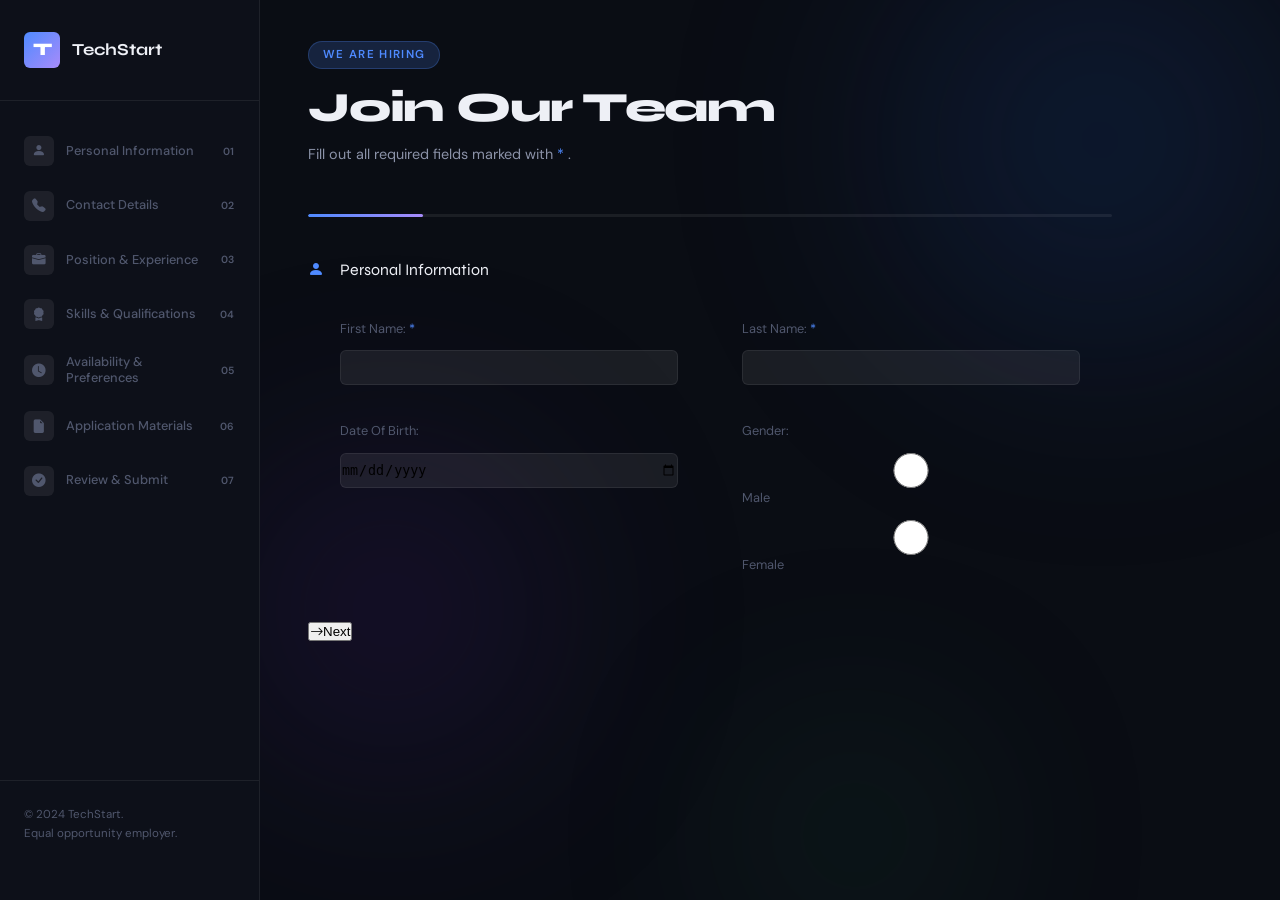
==== index.html @ cfa8030e "Improving Styling" ====
<!DOCTYPE html>
<html>

<head>
    <title>TechStart Careers: Job Application</title>
    <link rel="stylesheet" href="job-application-styles.css">
    <link
        href="https://fonts.googleapis.com/css2?family=DM+Sans:opsz,wght@9..40,300;9..40,400;9..40,500;9..40,600&family=Syne:wght@700;800&display=swap"
        rel="stylesheet">
    <link rel="stylesheet" href="https://cdn.jsdelivr.net/npm/bootstrap-icons@1.13.1/font/bootstrap-icons.min.css">
    <meta name="viewport" content="width=device-width, initial-scale=1.0">
</head>

<body>
    <div class="bg-blob blob-1"></div>
    <div class="bg-blob blob-2"></div>
    <div class="bg-blob blob-3"></div>

    <div class="page-wrapper">
        <aside class="sidebar">
            <div class="sidebar-logo">
                <span class="logo-mark">T</span>
                <span class="logo-text">TechStart</span>
            </div>

            <nav class="step-nav">
                <button class="step-btn" data-section="section-1" onclick="showSection('section-1',this)">
                    <span class="step-icon"><i class="bi bi-person-fill" id="person"></i></span>
                    <span class="step-label">Personal Information</span>
                    <span class="step-num">01</span>
                </button>
    
                <button class="step-btn" data-section="section-2" onclick="showSection('section-2',this)">
                    <span class="step-icon"><i class="bi bi-telephone-fill"></i></span>
                    <span class="step-label">Contact Details</span>
                    <span class="step-num">02</span>
                </button>
    
                <button class="step-btn" data-section="section-3" onclick="showSection('section-3',this)">
                    <span class="step-icon"><i class="bi bi-briefcase-fill"></i></span>
                    <span class="step-label">Position & Experience</span>
                    <span class="step-num">03</span>
                </button>
    
                <button class="step-btn" data-section="section-4" onclick="showSection('section-4',this)">
                    <span class="step-icon"><i class="bi bi-award-fill"></i></span>
                    <span class="step-label">Skills & Qualifications</span>
                    <span class="step-num">04</span>
                </button>
    
                <button class="step-btn" data-section="section-5" onclick="showSection('section-5',this)">
                    <span class="step-icon"><i class="bi bi-clock-fill"></i></span>
                    <span class="step-label">Availability & Preferences</span>
                    <span class="step-num">05</span>
                </button>
    
                <button class="step-btn" data-section="section-6" onclick="showSection('section-6',this)">
                    <span class="step-icon"><i class="bi bi-file-earmark-fill"></i></span>
                    <span class="step-label">Application Materials</span>
                    <span class="step-num">06</span>
                </button>
    
                <button class="step-btn" data-section="section-7" onclick="showSection('section-7',this)">
                    <span class="step-icon"><i class="bi bi-check-circle-fill"></i></span>
                    <span class="step-label">Review & Submit</span>
                    <span class="step-num">07</span>
                </button>  
            </nav>

            <div class="sidebar-footer">
                <p>&copy; 2024 TechStart.</p>
                <p>Equal opportunity employer.</p>
            </div>

        </aside>

        <main class="main-content">

            <!-- Form Header -->

            <header>
                <div class="form-header">
                    <div class="header-tag">We Are Hiring</div>
                    <h1>Join Our Team</h1>
                    <p>Fill out all required fields marked with <span class="req-star">*</span> .</p>
                </div>
            </header>

            <div class="progress-bar-wrap">
                <div class="progress-bar" id="progress-bar" style="width: 14.28%;"></div>
            </div>

            <form action="" method="get">


                <!-- Section 1: Personal Information -->
                
                    <fieldset id="section-1" class="form-section">
                        <legend class="section-legend">
                            <i class="bi bi-person-fill" id="person"></i> Personal Information
                        </legend>

                        <div class="items2">
                            <div class="input-box">
                                <label for="personal-info-first-name"> First Name:<span class="req-star"> *</span> </label>
                                <input type="text" required name="firstName" id="personal-info-first-name" />
                            </div>
    
                            <div class="input-box">
                                <label for="personal-info-last-name"> Last Name:<span class="req-star"> *</span> </label>
                                <input type="text" required name="lastName" id="personal-info-last-name">
                            </div>
                        </div>

                        <div class="items2">
                            <div class="input-box">
                                <label for="personal-info-dob">Date Of Birth: </label>
                                <input type="date" name="DOB" id="personal-info-dob">
                            </div>
    
                            <div class="input-box">
                                <label>Gender: </label>
                                <input type="radio" name="gender" id="male" value="male">
                                <label for="male"> Male </label>
                                <input type="radio" name="gender" id="female" value="female">
                                <label for="female"> Female </label>
                            </div>
                        </div>

                        <div class="section-nav-btns">
                            <button type="button" class="btn-next" onclick="goToSection('section-2',2)"><i class="bi bi-arrow-right"></i>Next</button>
                        </div>
                    </fieldset>

                <!-- Section 2: Contact Details -->
                
                    <fieldset id="section-2" class="form-section hidden">
                        <legend class="section-legend">
                            <i class="bi bi-telephone-fill"></i> Contact Details
                        </legend>
                        <!-- Add your fields here -->
                        <label for="email">Email Address:<span class="req-star"> *</span> </label>
                        <input type="email" id="email" name="email" required>

                        <label for="phone-number">Phone number:<span class="req-star"> *</span> </label>
                        <input type="tel" name="phone-number" id="phone-number" required>

                        <label for="address"> Street Address: </label>
                        <input type="text" id="address" name="address">

                        <label for="city"> City:<span class="req-star"> *</span> </label>
                        <input type="text" id="city" name="city" required>

                        <label for="state"> State/Province: </label>
                        <select name="state" id="state">
                            <option value="">--Select a state--</option>
                            <option value="CA">California</option>
                            <option value="TX">Texas</option>
                            <option value="FL">Florida</option>
                            <option value="NY">New York</option>
                            <option value="IL">Illinois</option>
                            <option value="PA">Pennsylvania</option>
                            <option value="OH">Ohio</option>
                            <option value="GA">Georgia</option>
                            <option value="NC">North Carolina</option>
                            <option value="MI">Michigan</option>
                        </select>

                        <label for="zip">ZIP/Postal code: </label>
                        <input type="text" id="zip" name="zip">

                        <label for="country"> Country: </label>
                        <select id="country" name="country">
                            <option value="">--Select a country--</option>
                            <option value="US">United States</option>
                            <option value="CA">Canada</option>
                            <option value="BR">Brazil</option>
                            <option value="UK">United Kingdom</option>
                            <option value="DE">Germany</option>
                            <option value="FR">France</option>
                            <option value="IN">India</option>
                            <option value="JP">Japan</option>
                            <option value="AU">Australia</option>
                            <option value="ZA">South Africa</option>
                        </select>
                        <div class="section-nav-btns">
                            <button type="button" class="btn-back" onclick="goToSection('section-1',1)"><i class="bi bi-arrow-left"></i> Back</button>
                            <button type="button" class="btn-next" onclick="goToSection('section-3',3)">Next<i class="bi bi-arrow-right"></i></button>
                        </div>
                    </fieldset>

                <!-- Section 3: Position & Experience -->
                
                    <fieldset id="section-3" class="form-section hidden">
                        <legend class="section-legend">
                            <i class="bi bi-briefcase-fill"></i> Position & Experience
                        </legend>

                        <label for="position">Position applying for:</label>
                        <select id="position" name="position">
                            <option value="software_developer">Software Developer</option>
                            <option value="web_developer">Web Developer</option>
                            <option value="data_analyst">Data Analyst</option>
                            <option value="ux_ui_designer">UX/UI Designer</option>
                            <option value="project_manager">Project Manager</option>
                            <option value="marketing_specialist">Marketing Specialist</option>
                            <option value="other">Other</option>
                        </select>

                        <p>Department preference:</p>

                        <label>
                            <input type="radio" name="department" value="engineering"> Engineering
                        </label>

                        <label>
                            <input type="radio" name="department" value="design"> Design
                        </label>

                        <label>
                            <input type="radio" name="department" value="marketing"> Marketing
                        </label>

                        <label>
                            <input type="radio" name="department" value="sales"> Sales
                        </label>

                        <label>
                            <input type="radio" name="department" value="operations"> Operations
                        </label>

                        <p>Experience level:</p>

                        <label>
                            <input type="radio" name="experience" value="entry"> Entry Level (0-2 years)
                        </label>

                        <label>
                            <input type="radio" name="experience" value="mid"> Mid Level (3-5 years)
                        </label>

                        <label>
                            <input type="radio" name="experience" value="senior"> Senior Level (6-10 years)
                        </label>

                        <label>
                            <input type="radio" name="experience" value="lead"> Lead/Manager (10+ years)
                        </label>

                        <label for="employment">Current employment status:</label>
                        <select id="employment" name="employment">
                            <option value="employed">Employed</option>
                            <option value="unemployed">Unemployed</option>
                            <option value="student">Student</option>
                            <option value="freelancer">Freelancer</option>
                            <option value="other">Other</option>
                        </select>

                        <div class="section-nav-btns">
                            <button type="button" class="btn-back" onclick="goToSection('section-2',2)"><i class="bi bi-arrow-left"></i> Back</button>
                            <button type="button" class="btn-next" onclick="goToSection('section-4',4)">Next<i class="bi bi-arrow-right"></i></button>
                        </div>
                    </fieldset>

                <!-- Section 4: Skills & Qualifications -->
                
                    <fieldset id="section-4" class="form-section hidden">
                        <legend class="section-legend">
                            <i class="bi bi-award-fill"></i> Skills & Qualifications
                        </legend>

                        <label>Highest education level: </label>

                        <label>
                            <input type="radio" name="highest_education_level" value="High School"> High School
                        </label>

                        <label>
                            <input type="radio" name="highest_education_level" value="Associate Degree"> Associate
                            Degree
                        </label>

                        <label>
                            <input type="radio" name="highest_education_level" value="Bachelor's Degree"> Bachelor's
                            Degree
                        </label>

                        <label>
                            <input type="radio" name="highest_education_level" value="Master's Degree"> Master's Degree
                        </label>

                        <label>
                            <input type="radio" name="highest_education_level" value="PhD"> PhD
                        </label>

                        <label>
                            <input type="radio" name="highest_education_level" value="Other"> Other
                        </label>

                        <label>Technical Skills: </label>

                        <label>
                            <input type="checkbox" name="skills" value="HTML/CSS"> HTML/CSS
                        </label>

                        <label>
                            <input type="checkbox" name="skills" value="Javascript"> Javascript
                        </label>

                        <label>
                            <input type="checkbox" name="skills" value="Python"> Python
                        </label>

                        <label>
                            <input type="checkbox" name="skills" value="Java"> Java
                        </label>

                        <label>
                            <input type="checkbox" name="skills" value="React"> React
                        </label>

                        <label>
                            <input type="checkbox" name="skills" value="Node.js"> Node.js
                        </label>

                        <label>
                            <input type="checkbox" name="skills" value="SQL"> SQL
                        </label>

                        <label>
                            <input type="checkbox" name="skills" value="Git/Github"> Git/Github
                        </label>


                        <label>
                            Years of experience in field: <input type="number" id="years-of-experience"
                                name="years-of-experience" min="0" max="50">
                        </label>


                        <label>
                            Previous salary: <input type="number" id="previous-salary" name="previous-salary"> (in
                            dollars)
                        </label>
                        <div class="section-nav-btns">
                            <button type="button" class="btn-back" onclick="goToSection('section-3',3)"><i class="bi bi-arrow-left"></i> Back</button>
                            <button type="button" class="btn-next" onclick="goToSection('section-5',5)">Next<i class="bi bi-arrow-right"></i></button>
                        </div>
                    </fieldset>

                <!-- Section 5: Availability & Preferences -->
                
                    <fieldset id="section-5" class="form-section hidden">
                        <legend class="section-legend">
                            <i class="bi bi-clock-fill"></i> Availability & Preferences
                        </legend>
                        <label>Earliest start date: </label>
                        <input type="date" id="earliest-start-date" name="earliest-start-date">

                        <label>Work preference: </label>

                        <label><input type="radio" name="wp" value="Full-time"> Full-time</label>

                        <label><input type="radio" name="wp" value="part-time"> part-time</label>

                        <label><input type="radio" name="wp" value="Contract"> Contract</label>

                        <label><input type="radio" name="wp" value="Internship"> Internship</label>


                        <label>Remote work preference: </label>

                        <label><input type="radio" name="rmp" value="Fully remote"> Fully remote</label>

                        <label><input type="radio" name="rmp" value="Hybrid"> Hybrid (2-3 days in office)</label>

                        <label><input type="radio" name="rmp" value="Fully in-office"> Fully in-office</label>

                        <label><input type="radio" name="rmp" value="No preference"> No preference</label>



                        <label>Willing to Relocate? </label>

                        <label><input type="radio" name="wtr" value="yes"> Yes</label>

                        <label><input type="radio" name="wtr" value="no"> No</label>

                        <label><input type="radio" name="wtr" value="maybe"> Maybe</label>



                        <label for="expected-salary"> Expected salary range: </label>
                            <select id="expected-salary" name="expected-salary">
                                <option value="30k-40k"> $30,000 - $40,000</option>
                                <option value="40k-55k"> $40,000 - $55,000</option>
                                <option value="55k-70k"> $55,000 - $70,000</option>
                                <option value="70k-85k"> $70,000 - $85,000</option>
                                <option value="85k-100k"> $85,000 - $100,000</option>
                                <option value="100+k"> $100,000+</option>
                                <option value="prefer-to-discuss"> Prefer to discuss</option>
                            </select>
                        <div class="section-nav-btns">
                            <button type="button" class="btn-back" onclick="goToSection('section-4',4)"><i class="bi bi-arrow-left"></i> Back</button>
                            <button type="button" class="btn-next" onclick="goToSection('section-6',6)">Next<i class="bi bi-arrow-right"></i></button>
                        </div>
                    </fieldset>

                <!-- Section 6: Application Materials -->
                
                    <fieldset id="section-6" class="form-section hidden">
                        <legend class="section-legend">
                            <i class="bi bi-file-earmark-fill"></i> Application Materials
                        </legend>
                        <label for="cover-letter">Cover letter:<span class="req-star"> *</span> </label>
                            <textarea name="cover-letter" rows="5" id="cover-letter"
                                placeholder="Tell us why you're interested in working at TechStart and what makes you a great fit for this role..."
                                required></textarea>

                        <label for="how-did-you-hear">How did you hear about us?</label>
                            <select id="how-did-you-hear" name="how-did-you-hear">
                                <option value="Company website"> Company website </option>
                                <option value="Job board"> Job board(Indeed, LinkedIn, etc.) </option>
                                <option value="Social media"> Social media </option>
                                <option value="Friend/colleague referral"> Friend/colleague referral </option>
                                <option value="Recruiter"> Recruiter </option>
                                <option value="Career fair"> Career fair </option>
                                <option value="Other"> Other </option>
                            </select>
                        

                        <label for="additional-comments">Additional comments:</label>

                            <textarea id="additional-comments" name="additional-comments" rows="3"
                                placeholder="Any additional information you'd like to share..."></textarea>

                        <div class="section-nav-btns">
                            <button type="button" class="btn-back" onclick="goToSection('section-5',5)"><i class="bi bi-arrow-left"></i> Back</button>
                            <button type="button" class="btn-next" onclick="goToSection('section-7',7)">Review & Submit<i class="bi bi-arrow-right"></i></button>
                        </div>
                    </fieldset>

                <!-- Submission Section -->
                <fieldset id="section-7" class="form-section hidden">
                    <legend class="section-legend">
                        <i class="bi bi-check-circle-fill"></i> Review & Submit
                    </legend>
                    <div class="submit-card">
                        <div class="submit-icon-wrap">
                            <i class="bi bi-send-fill"></i>
                        </div>
                        <h3>Almost there!</h3>
                        <p>Review your application carefully before submitting</p>
                    </div>
                
                    <label class="terms-label">
                        <input type="checkbox" name="Terms and Conditions" id="Terms-and-Conditions" required>
                        <span>I agree to the <a href="#">Terms and Conditions</a><span class="req-star"> *</span></span>
                    </label>
                    
                    <div class="section-nav-btns">
                        <button type="button" class="btn-back" onclick="goToSection('section-6',6)"><i class="bi bi-arrow-left"></i> Back</button>
                        <button type="reset" class="btn-reset"><i class="bi bi-arrow-counterclockwise"></i> Clear Form</button>
                        <button type="submit" class="btn-submit"><i class="bi bi-check-lg"></i> Submit</button>
                    </div>
                </fieldset>


            </form>

        </main>

    </div>
    <script src="script.js"></script>
</body>

</html>
---- job-application-styles.css ----
:root {
    --bg:#0A0D14;
    --surface:#111520;
    --surface-2:#161B28;
    --sidebar-bg:#0D1019;
    --border:rgba(255,255,255,0.07);
    --border-focus:#4F8AFF;
    --text-primary:#EEF0F6;
    --text-secondary:#8B92A8;
    --text-muted:#50576D;
    --accent:#4F8AFF;
    --accent-glow:rgba(79, 138, 255, 0.18);
    --accent-2:#A78BFA;
    --danger:#F87171;
    --font-display:'Syne', sans-serif;
    --font-body:'DM Sans', sans-serif;
    --sidebar-w:260px;
    --transition:0.2s cubic-bezier(0.4, 0, 0.2, 1);
    --radius-sm: 6px;
    --radius-md: 12px;
    --radius-lg: 20px;
    --radius-xl: 28px
}

* {
    box-sizing: border-box;
    margin: 0;
    padding: 0;
}

html {
    scroll-behavior: smooth;
}

body {
    font-family: var(--font-body);
    background-color: var(--bg);
    color: var(--text-primary);
    min-height: 100vh;
    overflow-x: hidden;
    line-height: 1.6;
}

.bg-blob {
    position: fixed;
    border-radius: 50%;
    filter: blur(100px);
    pointer-events: none;
    z-index: 0;
    opacity: 0.35;
}

.blob-1 {
    height: 520px;
    width: 520px;
    background: radial-gradient(circle, #1a3a7a, transparent);
    top: -120px;
    right: -80px;
    animation: floatBlob 14s ease-in-out infinite alternate;
}

.blob-2 {
    height: 380px;
    width: 380px;
    background: radial-gradient(circle, #3b1a6e, transparent);
    bottom: 100px;
    left: 200px;
    animation: floatBlob 18s ease-in-out infinite alternate-reverse
}

.blob-3 {
    height: 250px;
    width: 250px;
    background: radial-gradient(circle, #1a4f3a, transparent);
    bottom: -60px;
    right: 300px;
    animation: floatBlob 22s ease-in-out infinite alternate
}

@keyframes floatBlob {
    from {transform: translate(0, 0) scale(1)}
    to {transform: translate(30px, 20px) scale(1.08)}
}

.page-wrapper {
    display: flex;
    min-height: 100vh;
    position: relative;
    z-index: 1;
}

.sidebar {
    width: var(--sidebar-w);
    min-height: 100vh;
    background: var(--sidebar-bg);
    border-right: 1px solid var(--border);
    display: flex;
    flex-direction: column;
    flex-shrink: 0;
    padding: 2rem 0;
    position: sticky;
    top: 0;
    height: 100vh;
    overflow-y: auto;
}

.sidebar-logo {
    display: flex;
    align-items: center;
    gap: 0.75rem;
    padding: 0 1.5rem 2rem;
    border-bottom: 1px solid var(--border);
    margin-bottom: 1.5rem;
}

.logo-mark{
    width: 36px;
    height: 36px;
    background: linear-gradient(135deg, var(--accent), var(--accent-2));
    border-radius: var(--radius-sm);
    display: flex;
    align-items: center;
    justify-content: center;
    font-family: var(--font-display);
    font-weight: 800;
    font-size: 1.1rem;
    color: white;
    flex-shrink: 0;
}

.logo-text {
    font-family: var(--font-display);
    font-weight: 700;
    font-size: 1.05rem;
    color:var(--text-primary);
    letter-spacing: -0.01em;
}

.step-nav{
    display: flex;
    flex-direction: column;
    gap: 2px;
    padding: 0 0.75rem;
    flex: 1;
}
.step-btn {
    display: flex;
    align-items: center;
    gap: 0.75rem;
    width: 100%;
    padding: 0.7rem 0.75rem;
    border: none;
    background: transparent;
    color: var(--text-muted);
    border-radius: var(--radius-md);
    cursor: pointer;
    text-align: left;
    transition: var(--transition);
    font-family: var(--font-body);
}

.step-btn:hover {
    background: rgba(255,255,255,0.04);
    color: var(--text-secondary)
}

.step-btn.active {
    background-color: var(--accent-glow);
    color: var(--accent);
}

.step-icon {
    width: 30px;
    height: 30px;
    background-color: var(--border);
    border-radius: var(--radius-sm);
    display: flex;
    justify-content: center;
    align-items: center;
    font-size: 0.85rem;
    flex-shrink: 0;
    transition: var(--transition);
}

.step-btn.active .step-icon{
    background: var(--accent);
    color: white;
}

.step-label {
    font-size: 0.8rem;
    font-weight: 500;
    flex: 1;
    line-height: 1.3;
}
.step-num{
    font-size: 0.65rem;
    font-weight: 600;
    color: var(--text-muted);
    letter-spacing: 0.05em;
}

.step-btn.active .step-num{
    color: var(--accent);
}

.sidebar-footer{
    padding: 1.5rem;
    border-top: 1px solid var(--border);
    margin-top: 1rem;
    font-size: 0.72rem;
    color: var(--text-muted);
    line-height: 1.7;
}

.hidden{
    display: none;
    visibility: hidden;
}

.main-content{
    flex: 1;
    padding: 2.5rem 3rem 4rem;
    max-width: 900px;
}

.header-tag{
    display: inline-flex;
    align-items: center;
    gap: 0.4rem;
    font-size: 0.72rem;
    font-weight: 600;
    letter-spacing: 0.12em;
    text-transform: uppercase;
    color: var(--accent);
    background: var(--accent-glow);
    border: 1px solid rgba(79, 138, 255, 0.25);
    border-radius: 999px;
    padding: 0.25rem 0.85rem;
    margin-bottom: 1rem;
}

.form-header {
    padding: 0 0 3rem;
}


.form-header h1{
    font-family: var(--font-display);
    font-size: 2.6rem;
    font-weight: 800;
    letter-spacing: -0.03em;
    line-height: 1.1;
    color: var(--text-primary);
    margin-bottom: 0.75rem;
}

.form-header p{
    font-size: 0.9rem;
    color: var(--text-secondary);
}

.req-star {
    color: var(--accent);
}

.progress-bar-wrap {
    height: 3px;
    background-color: var(--border);
    border-radius:999px;
    overflow: hidden;
    margin-bottom: 2.5rem;
}

.progress-bar {
    height: 100%;
    background: linear-gradient(90deg, var(--accent), var(--accent-2));
    border-radius: 999px;
    transition: width 0.5s cubic-bezier(0.4, 0, 0.2, 1);
}

fieldset{
    border: none;
}

fieldset legend i {
    color: var(--accent);
    padding-right: 0.8rem;
}

fieldset legend {
    font-family: var(--font-display);
    margin-bottom: 2rem;
}

.items2 {
    display: inline-flex;
    width: 100%;
    flex:1;
}


.input-box {
    display: inline-flex;
    flex-direction: column;
    flex:1;
    margin: 0 2rem 2rem;
}

.input-box label{
    color: var(--text-muted);
    font-size: 0.8rem;
    margin-bottom: 0.7rem;
}

.input-box input{
    max-width: 350px;
    height: 35px;
    border-radius: var(--radius-sm);
    background: var(--border);
    border: 0.1rem solid var(--border);
}
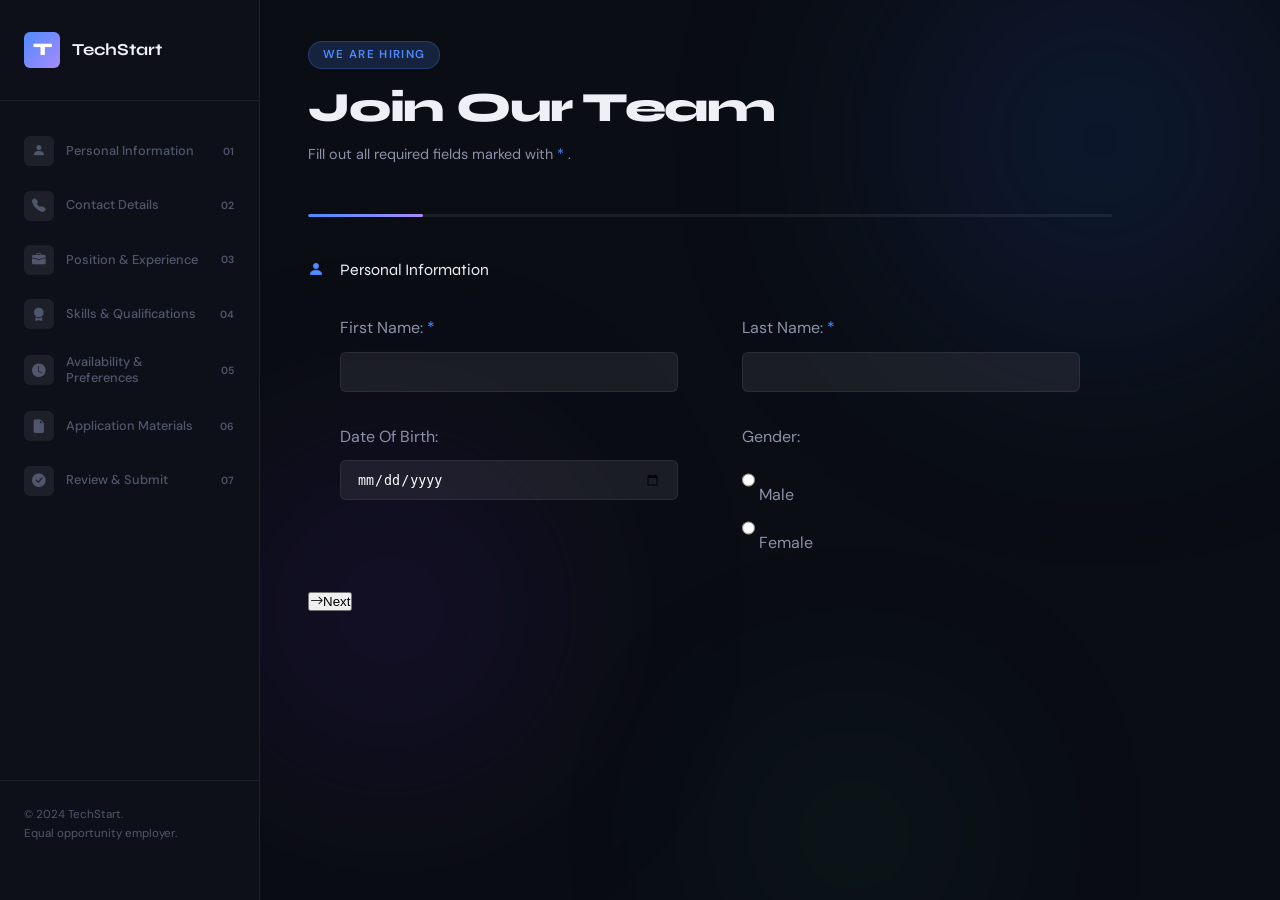
==== commit b39bd6bb: "Adding style to input and Dropdown inputs" ====
--- a/index.html
+++ b/index.html
@@ -24,43 +24,43 @@
             </div>
 
             <nav class="step-nav">
-                <button class="step-btn" data-section="section-1" onclick="showSection('section-1',this)">
+                <button class="step-btn" data-section="section-1" onclick="showSection('section-1',1)">
                     <span class="step-icon"><i class="bi bi-person-fill" id="person"></i></span>
                     <span class="step-label">Personal Information</span>
                     <span class="step-num">01</span>
                 </button>
     
-                <button class="step-btn" data-section="section-2" onclick="showSection('section-2',this)">
+                <button class="step-btn" data-section="section-2" onclick="showSection('section-2',2)">
                     <span class="step-icon"><i class="bi bi-telephone-fill"></i></span>
                     <span class="step-label">Contact Details</span>
                     <span class="step-num">02</span>
                 </button>
     
-                <button class="step-btn" data-section="section-3" onclick="showSection('section-3',this)">
+                <button class="step-btn" data-section="section-3" onclick="showSection('section-3',3)">
                     <span class="step-icon"><i class="bi bi-briefcase-fill"></i></span>
                     <span class="step-label">Position & Experience</span>
                     <span class="step-num">03</span>
                 </button>
     
-                <button class="step-btn" data-section="section-4" onclick="showSection('section-4',this)">
+                <button class="step-btn" data-section="section-4" onclick="showSection('section-4',4)">
                     <span class="step-icon"><i class="bi bi-award-fill"></i></span>
                     <span class="step-label">Skills & Qualifications</span>
                     <span class="step-num">04</span>
                 </button>
     
-                <button class="step-btn" data-section="section-5" onclick="showSection('section-5',this)">
+                <button class="step-btn" data-section="section-5" onclick="showSection('section-5',5)">
                     <span class="step-icon"><i class="bi bi-clock-fill"></i></span>
                     <span class="step-label">Availability & Preferences</span>
                     <span class="step-num">05</span>
                 </button>
     
-                <button class="step-btn" data-section="section-6" onclick="showSection('section-6',this)">
+                <button class="step-btn" data-section="section-6" onclick="showSection('section-6',6)">
                     <span class="step-icon"><i class="bi bi-file-earmark-fill"></i></span>
                     <span class="step-label">Application Materials</span>
                     <span class="step-num">06</span>
                 </button>
     
-                <button class="step-btn" data-section="section-7" onclick="showSection('section-7',this)">
+                <button class="step-btn" data-section="section-7" onclick="showSection('section-7',7)">
                     <span class="step-icon"><i class="bi bi-check-circle-fill"></i></span>
                     <span class="step-label">Review & Submit</span>
                     <span class="step-num">07</span>
@@ -120,10 +120,14 @@
     
                             <div class="input-box">
                                 <label>Gender: </label>
-                                <input type="radio" name="gender" id="male" value="male">
-                                <label for="male"> Male </label>
-                                <input type="radio" name="gender" id="female" value="female">
-                                <label for="female"> Female </label>
+                                <div class="radio-pill">
+                                    <input type="radio" name="gender" id="male" value="male">
+                                    <label for="male"> Male </label>
+                                </div>
+                                <div class="radio-pill">
+                                    <input type="radio" name="gender" id="female" value="female">
+                                    <label for="female"> Female </label>
+                                </div>
                             </div>
                         </div>
 
@@ -139,50 +143,73 @@
                             <i class="bi bi-telephone-fill"></i> Contact Details
                         </legend>
                         <!-- Add your fields here -->
-                        <label for="email">Email Address:<span class="req-star"> *</span> </label>
-                        <input type="email" id="email" name="email" required>
-
-                        <label for="phone-number">Phone number:<span class="req-star"> *</span> </label>
-                        <input type="tel" name="phone-number" id="phone-number" required>
-
-                        <label for="address"> Street Address: </label>
-                        <input type="text" id="address" name="address">
-
-                        <label for="city"> City:<span class="req-star"> *</span> </label>
-                        <input type="text" id="city" name="city" required>
-
-                        <label for="state"> State/Province: </label>
-                        <select name="state" id="state">
-                            <option value="">--Select a state--</option>
-                            <option value="CA">California</option>
-                            <option value="TX">Texas</option>
-                            <option value="FL">Florida</option>
-                            <option value="NY">New York</option>
-                            <option value="IL">Illinois</option>
-                            <option value="PA">Pennsylvania</option>
-                            <option value="OH">Ohio</option>
-                            <option value="GA">Georgia</option>
-                            <option value="NC">North Carolina</option>
-                            <option value="MI">Michigan</option>
-                        </select>
-
-                        <label for="zip">ZIP/Postal code: </label>
-                        <input type="text" id="zip" name="zip">
-
-                        <label for="country"> Country: </label>
-                        <select id="country" name="country">
-                            <option value="">--Select a country--</option>
-                            <option value="US">United States</option>
-                            <option value="CA">Canada</option>
-                            <option value="BR">Brazil</option>
-                            <option value="UK">United Kingdom</option>
-                            <option value="DE">Germany</option>
-                            <option value="FR">France</option>
-                            <option value="IN">India</option>
-                            <option value="JP">Japan</option>
-                            <option value="AU">Australia</option>
-                            <option value="ZA">South Africa</option>
-                        </select>
+                        <div class="items2">
+                            <div class="input-box">
+                                <label for="email">Email Address:<span class="req-star"> *</span> </label>
+                                <input type="email" id="email" name="email" required>
+                            </div>
+   
+                           <div class="input-box">
+                               <label for="phone-number">Phone number:<span class="req-star"> *</span> </label>
+                               <input type="tel" name="phone-number" id="phone-number" required>
+                           </div>
+                        </div>
+
+                        <div class="items2">
+                            <div class="input-box">
+                                <label for="address"> Street Address: </label>
+                                <input type="text" id="address" name="address">
+                            </div>
+                        </div>
+                        
+                        <div class="items2">
+                            <div class="input-box">
+                                <label for="city"> City:<span class="req-star"> *</span> </label>
+                                <input type="text" id="city" name="city" required>
+                            </div>
+                            
+                            <div class="input-box">
+                                <label for="state"> State/Province: </label>
+                                <select name="state" id="state">
+                                    <option value="">--Select a state--</option>
+                                    <option value="CA">California</option>
+                                    <option value="TX">Texas</option>
+                                    <option value="FL">Florida</option>
+                                    <option value="NY">New York</option>
+                                    <option value="IL">Illinois</option>
+                                    <option value="PA">Pennsylvania</option>
+                                    <option value="OH">Ohio</option>
+                                    <option value="GA">Georgia</option>
+                                    <option value="NC">North Carolina</option>
+                                    <option value="MI">Michigan</option>
+                                </select>
+    
+                            </div>
+    
+                            <div class="input-box">
+                                <label for="zip">ZIP/Postal code: </label>
+                                <input type="text" id="zip" name="zip">
+                            </div>
+                        </div>
+
+                        <div class="items1">
+                            <div class="input-box">
+                                <label for="country"> Country: </label>
+                                <select id="country" name="country">
+                                    <option value="">--Select a country--</option>
+                                    <option value="US">United States</option>
+                                    <option value="CA">Canada</option>
+                                    <option value="BR">Brazil</option>
+                                    <option value="UK">United Kingdom</option>
+                                    <option value="DE">Germany</option>
+                                    <option value="FR">France</option>
+                                    <option value="IN">India</option>
+                                    <option value="JP">Japan</option>
+                                    <option value="AU">Australia</option>
+                                    <option value="ZA">South Africa</option>
+                                </select>
+                            </div>
+                        </div>
                         <div class="section-nav-btns">
                             <button type="button" class="btn-back" onclick="goToSection('section-1',1)"><i class="bi bi-arrow-left"></i> Back</button>
                             <button type="button" class="btn-next" onclick="goToSection('section-3',3)">Next<i class="bi bi-arrow-right"></i></button>
--- a/job-application-styles.css
+++ b/job-application-styles.css
@@ -293,6 +293,12 @@
     margin-bottom: 2rem;
 }
 
+.items1 {
+    display: inline-flex;
+    width: 100%;
+    flex:1;
+}
+
 .items2 {
     display: inline-flex;
     width: 100%;
@@ -305,18 +311,37 @@
     flex-direction: column;
     flex:1;
     margin: 0 2rem 2rem;
+    
 }
 
 .input-box label{
     color: var(--text-muted);
     font-size: 0.8rem;
     margin-bottom: 0.7rem;
+    font-size: 1rem;
+    color: var(--text-secondary);
 }
 
 .input-box input{
-    max-width: 350px;
-    height: 35px;
+    max-width: 1000px;
+    height: 40px;
     border-radius: var(--radius-sm);
     background: var(--border);
     border: 0.1rem solid var(--border);
-}+    color: white;
+    padding: .7rem 1rem;
+}
+
+.input-box select{
+    max-width: 1000px;
+    height: 40px;
+    border-radius: var(--radius-sm);
+    background: var(--border);
+    border: 0.1rem solid var(--border);
+    color: white;
+    padding: .7rem 1rem;
+}
+select option{
+    color: var(--text-primary);
+    background: var(--surface-2);
+}
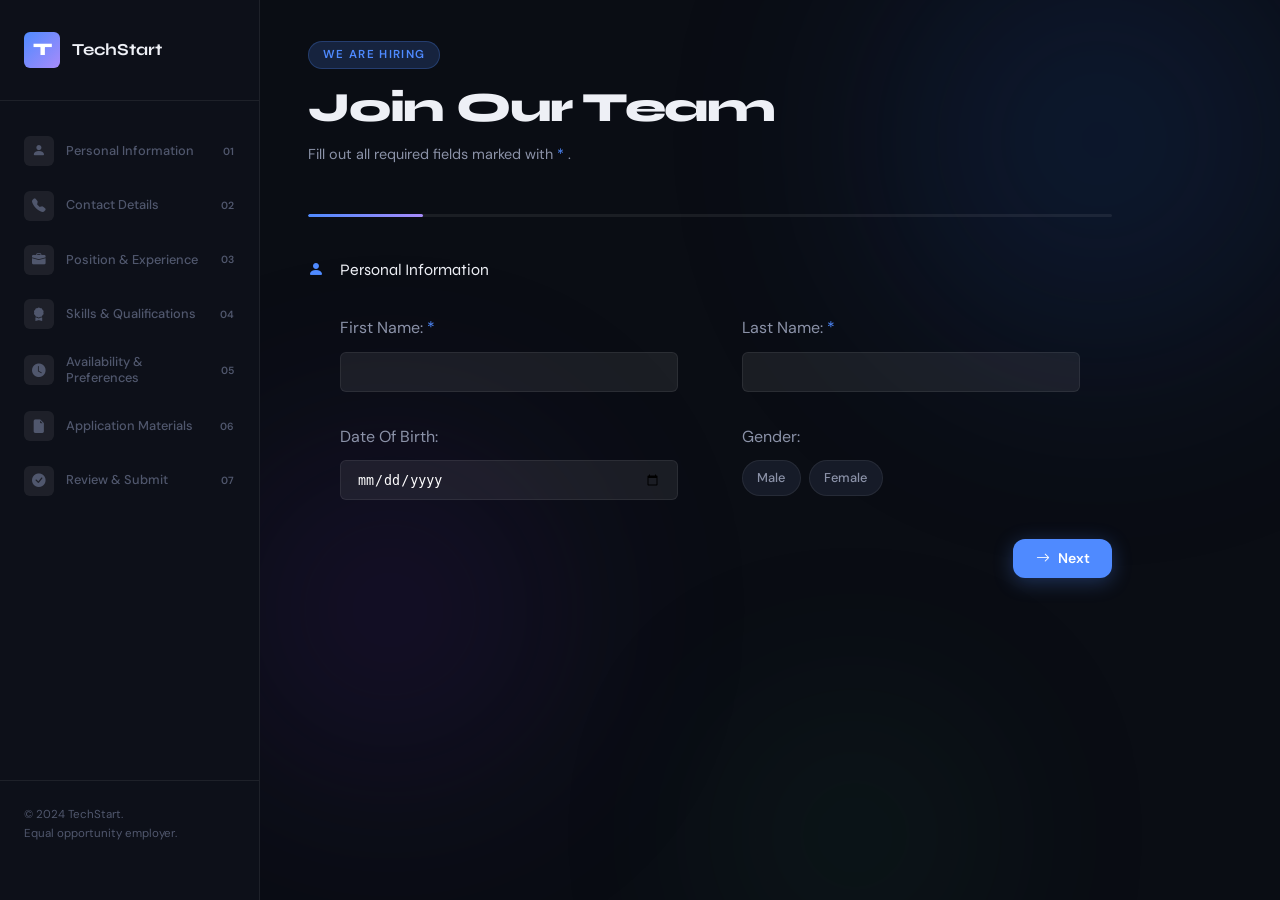
==== commit 705bbf5d: "Finishing Personal Info Page" ====
--- a/index.html
+++ b/index.html
@@ -120,13 +120,16 @@
     
                             <div class="input-box">
                                 <label>Gender: </label>
-                                <div class="radio-pill">
-                                    <input type="radio" name="gender" id="male" value="male">
-                                    <label for="male"> Male </label>
-                                </div>
-                                <div class="radio-pill">
-                                    <input type="radio" name="gender" id="female" value="female">
-                                    <label for="female"> Female </label>
+                                <div class="radio-pill-group">
+                                    <div class="radio-pill">
+                                        <input type="radio" name="gender" id="male" value="male">
+                                        <label for="male"> Male </label>
+                                    </div>
+                                    <div class="radio-pill">
+                                        <input type="radio" name="gender" id="female" value="female">
+                                        <label for="female"> Female </label>
+                                    </div>
+
                                 </div>
                             </div>
                         </div>
--- a/job-application-styles.css
+++ b/job-application-styles.css
@@ -345,3 +345,79 @@
     color: var(--text-primary);
     background: var(--surface-2);
 }
+
+.radio-pill-group {
+    display: flex;
+    flex-wrap: wrap;
+    gap: 0.5rem;
+}
+.radio-pill-group.vertical {
+    flex-direction: column;
+}
+
+.radio-pill{
+    display: flex !important;
+    flex-direction: row !important;
+    align-items: center;
+    gap: 0;
+    cursor: pointer;
+}
+
+.radio-pill input[type="radio"] {
+    display: none;
+}
+.radio-pill label {
+    display: inline-block;
+    padding: 0.4rem 0.9rem;
+    border-radius: 999px;
+    font-size: 0.8rem;
+    font-weight: 500;
+    color: var(--text-secondary);
+    background: var(--surface-2);
+    border: 1px solid var(--border);
+    cursor: pointer;
+    transition: var(--transition);
+    white-space: nowrap;
+    user-select: none;
+}
+.radio-pill input[type="radio"]:checked + span {
+    background: var(--accent-glow);
+    border-color: var(--accent);
+    color: var(--accent);
+}
+.radio-pill label:hover {
+    border-color: rgba(79,138,255,0.4);
+    color: var(--text-primary);
+}
+
+.radio-pill input[type="radio"]:checked + label {
+    background: var(--accent-glow);
+    border-color: var(--accent);
+    color: var(--accent);
+}
+
+.btn-next, .btn-back, .btn-reset, .btn-submit {
+    display: inline-flex;
+    align-items: center;
+    gap: 0.5rem;
+    padding: 0.65rem 1.4rem;
+    border-radius: var(--radius-md);
+    font-family: var(--font-body);
+    font-size: 0.875rem;
+    font-weight: 600;
+    cursor: pointer;
+    border: none;
+    transition: var(--transition);
+}
+
+.btn-next {
+    background: var(--accent);
+    color: #fff;
+    float: right;
+    box-shadow: 0 4px 20px rgba(79, 138, 255, 0.3);
+}
+
+.btn-back {
+    background: var(--border);
+    color: var(--text-secondary);
+}
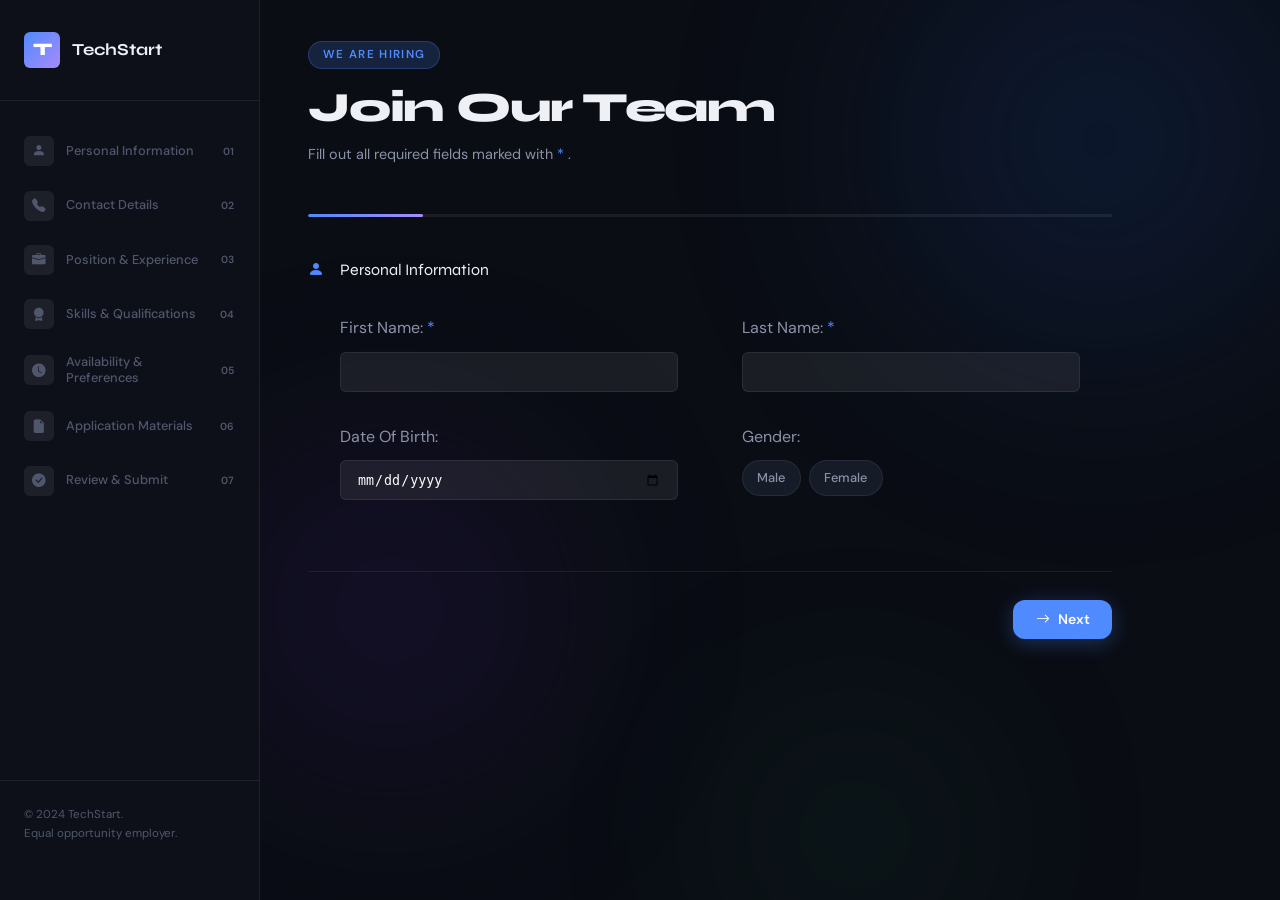
==== commit 716e9402: "Finishing Contact Detials and Position" ====
--- a/index.html
+++ b/index.html
@@ -195,7 +195,7 @@
                             </div>
                         </div>
 
-                        <div class="items1">
+                        <div class="items2">
                             <div class="input-box">
                                 <label for="country"> Country: </label>
                                 <select id="country" name="country">
@@ -226,65 +226,90 @@
                             <i class="bi bi-briefcase-fill"></i> Position & Experience
                         </legend>
 
-                        <label for="position">Position applying for:</label>
-                        <select id="position" name="position">
-                            <option value="software_developer">Software Developer</option>
-                            <option value="web_developer">Web Developer</option>
-                            <option value="data_analyst">Data Analyst</option>
-                            <option value="ux_ui_designer">UX/UI Designer</option>
-                            <option value="project_manager">Project Manager</option>
-                            <option value="marketing_specialist">Marketing Specialist</option>
-                            <option value="other">Other</option>
-                        </select>
-
-                        <p>Department preference:</p>
-
-                        <label>
-                            <input type="radio" name="department" value="engineering"> Engineering
-                        </label>
-
-                        <label>
-                            <input type="radio" name="department" value="design"> Design
-                        </label>
-
-                        <label>
-                            <input type="radio" name="department" value="marketing"> Marketing
-                        </label>
-
-                        <label>
-                            <input type="radio" name="department" value="sales"> Sales
-                        </label>
-
-                        <label>
-                            <input type="radio" name="department" value="operations"> Operations
-                        </label>
-
-                        <p>Experience level:</p>
-
-                        <label>
-                            <input type="radio" name="experience" value="entry"> Entry Level (0-2 years)
-                        </label>
-
-                        <label>
-                            <input type="radio" name="experience" value="mid"> Mid Level (3-5 years)
-                        </label>
-
-                        <label>
-                            <input type="radio" name="experience" value="senior"> Senior Level (6-10 years)
-                        </label>
-
-                        <label>
-                            <input type="radio" name="experience" value="lead"> Lead/Manager (10+ years)
-                        </label>
-
-                        <label for="employment">Current employment status:</label>
-                        <select id="employment" name="employment">
-                            <option value="employed">Employed</option>
-                            <option value="unemployed">Unemployed</option>
-                            <option value="student">Student</option>
-                            <option value="freelancer">Freelancer</option>
-                            <option value="other">Other</option>
-                        </select>
+                        <div class="items2">
+                            <div class="input-box">
+                                <label for="position">Position applying for:</label>
+                                <select id="position" name="position">
+                                    <option value="software_developer">Software Developer</option>
+                                    <option value="web_developer">Web Developer</option>
+                                    <option value="data_analyst">Data Analyst</option>
+                                    <option value="ux_ui_designer">UX/UI Designer</option>
+                                    <option value="project_manager">Project Manager</option>
+                                    <option value="marketing_specialist">Marketing Specialist</option>
+                                    <option value="other">Other</option>
+                                </select>
+                            </div>
+                            <div class="input-box">
+                                <label for="employment">Current employment status:</label>
+                                <select id="employment" name="employment">
+                                    <option value="employed">Employed</option>
+                                    <option value="unemployed">Unemployed</option>
+                                    <option value="student">Student</option>
+                                    <option value="freelancer">Freelancer</option>
+                                    <option value="other">Other</option>
+                                </select>
+                            </div>
+                        </div>
+
+                        <div class="items2">
+                            <div class="input-box">
+                                <label>Department preference:</label>
+        
+                                <div class="radio-pill-group">
+                                    <div class="radio-pill">
+                                            <input type="radio" name="department" value="engineering" id="engineering"> 
+                                            <label for="engineering">Engineering</label>
+                                    </div>
+            
+                                    <div class="radio-pill">
+                                    
+                                            <input type="radio" name="department" value="design" id="design"> 
+                                            <label for="design">Design</label> 
+                                    </div>
+            
+                                    <div class="radio-pill">
+                                            <input type="radio" name="department" value="marketing" id="marketing">
+                                            <label for="marketing">Marketing</label>  
+                                    </div>
+            
+                                    <div class="radio-pill">
+                                            <input type="radio" name="department" value="sales" id="sales">
+                                            <label for="sales">Sales</label>  
+                                    </div>
+            
+                                    <div class="radio-pill">
+                                            <input type="radio" name="department" value="operations" id="operations">
+                                            <label for="operations">Operations</label> 
+                                    </div>
+                                </div>
+                            </div>
+                        </div>
+
+                        <div class="items2">
+                            <div class="input-box">
+                                <label>Experience level:</label>
+                                <div class="radio-pill-group">
+                                    <div class="radio-pill">
+                                        <input type="radio" name="experience" value="entry" id="entry"> 
+                                        <label for="entry">Entry Level (0-2 years)</label>
+                                    </div>
+                                    <div class="radio-pill">
+                                        <input type="radio" name="experience" value="mid" id="mid"> 
+                                        <label for="mid">Mid Level (3-5 years)</label>
+                                    </div>
+                                    <div class="radio-pill">
+                                        <input type="radio" name="experience" value="senior" id="senior"> 
+                                        <label for="senior">Senior Level (6-10 years)</label>
+                                    </div>
+                                    <div class="radio-pill">
+                                        <input type="radio" name="experience" value="lead" id="lead"> 
+                                        <label for="lead">Lead/Manager (10+ years)</label>
+                                    </div>
+                                </div>
+                            </div>
+                        </div>
+
+                        
 
                         <div class="section-nav-btns">
                             <button type="button" class="btn-back" onclick="goToSection('section-2',2)"><i class="bi bi-arrow-left"></i> Back</button>
--- a/job-application-styles.css
+++ b/job-application-styles.css
@@ -295,8 +295,10 @@
 
 .items1 {
     display: inline-flex;
+    flex-direction: column;
     width: 100%;
     flex:1;
+    margin: 2rem;
 }
 
 .items2 {
@@ -380,7 +382,7 @@
     white-space: nowrap;
     user-select: none;
 }
-.radio-pill input[type="radio"]:checked + span {
+.radio-pill input[type="radio"]:checked + label {
     background: var(--accent-glow);
     border-color: var(--accent);
     color: var(--accent);
@@ -390,10 +392,14 @@
     color: var(--text-primary);
 }
 
-.radio-pill input[type="radio"]:checked + label {
-    background: var(--accent-glow);
-    border-color: var(--accent);
-    color: var(--accent);
+
+.section-nav-btns {
+    display: flex;
+    gap: 0.75rem;
+    margin-top: 2rem;
+    padding-top: 1.75rem;
+    border-top: 1px solid var(--border);
+    align-items: center;
 }
 
 .btn-next, .btn-back, .btn-reset, .btn-submit {
@@ -413,11 +419,13 @@
 .btn-next {
     background: var(--accent);
     color: #fff;
-    float: right;
+    margin-left: auto;
     box-shadow: 0 4px 20px rgba(79, 138, 255, 0.3);
 }
 
 .btn-back {
-    background: var(--border);
+    background: var(--surface-2);
     color: var(--text-secondary);
-}
+    border: 1px solid var(--border);
+}
+
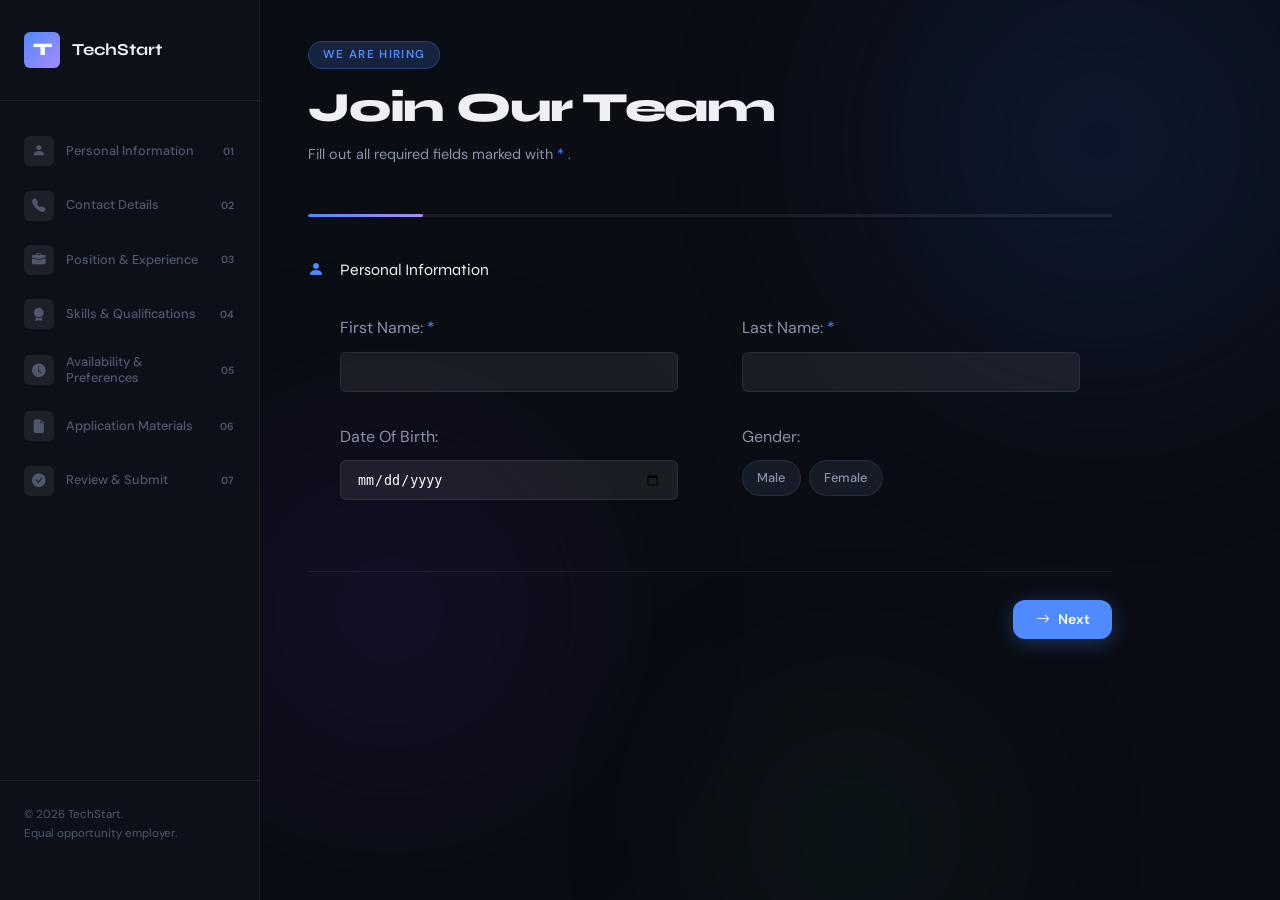
==== commit 97838bd3: "editing old date" ====
--- a/index.html
+++ b/index.html
@@ -29,46 +29,46 @@
                     <span class="step-label">Personal Information</span>
                     <span class="step-num">01</span>
                 </button>
-    
+
                 <button class="step-btn" data-section="section-2" onclick="showSection('section-2',2)">
                     <span class="step-icon"><i class="bi bi-telephone-fill"></i></span>
                     <span class="step-label">Contact Details</span>
                     <span class="step-num">02</span>
                 </button>
-    
+
                 <button class="step-btn" data-section="section-3" onclick="showSection('section-3',3)">
                     <span class="step-icon"><i class="bi bi-briefcase-fill"></i></span>
                     <span class="step-label">Position & Experience</span>
                     <span class="step-num">03</span>
                 </button>
-    
+
                 <button class="step-btn" data-section="section-4" onclick="showSection('section-4',4)">
                     <span class="step-icon"><i class="bi bi-award-fill"></i></span>
                     <span class="step-label">Skills & Qualifications</span>
                     <span class="step-num">04</span>
                 </button>
-    
+
                 <button class="step-btn" data-section="section-5" onclick="showSection('section-5',5)">
                     <span class="step-icon"><i class="bi bi-clock-fill"></i></span>
                     <span class="step-label">Availability & Preferences</span>
                     <span class="step-num">05</span>
                 </button>
-    
+
                 <button class="step-btn" data-section="section-6" onclick="showSection('section-6',6)">
                     <span class="step-icon"><i class="bi bi-file-earmark-fill"></i></span>
                     <span class="step-label">Application Materials</span>
                     <span class="step-num">06</span>
                 </button>
-    
+
                 <button class="step-btn" data-section="section-7" onclick="showSection('section-7',7)">
                     <span class="step-icon"><i class="bi bi-check-circle-fill"></i></span>
                     <span class="step-label">Review & Submit</span>
                     <span class="step-num">07</span>
-                </button>  
+                </button>
             </nav>
 
             <div class="sidebar-footer">
-                <p>&copy; 2024 TechStart.</p>
+                <p>&copy; 2026 TechStart.</p>
                 <p>Equal opportunity employer.</p>
             </div>
 
@@ -94,358 +94,366 @@
 
 
                 <!-- Section 1: Personal Information -->
-                
-                    <fieldset id="section-1" class="form-section">
-                        <legend class="section-legend">
-                            <i class="bi bi-person-fill" id="person"></i> Personal Information
-                        </legend>
-
-                        <div class="items2">
-                            <div class="input-box">
-                                <label for="personal-info-first-name"> First Name:<span class="req-star"> *</span> </label>
-                                <input type="text" required name="firstName" id="personal-info-first-name" />
-                            </div>
-    
-                            <div class="input-box">
-                                <label for="personal-info-last-name"> Last Name:<span class="req-star"> *</span> </label>
-                                <input type="text" required name="lastName" id="personal-info-last-name">
-                            </div>
-                        </div>
-
-                        <div class="items2">
-                            <div class="input-box">
-                                <label for="personal-info-dob">Date Of Birth: </label>
-                                <input type="date" name="DOB" id="personal-info-dob">
-                            </div>
-    
-                            <div class="input-box">
-                                <label>Gender: </label>
-                                <div class="radio-pill-group">
-                                    <div class="radio-pill">
-                                        <input type="radio" name="gender" id="male" value="male">
-                                        <label for="male"> Male </label>
-                                    </div>
-                                    <div class="radio-pill">
-                                        <input type="radio" name="gender" id="female" value="female">
-                                        <label for="female"> Female </label>
-                                    </div>
-
-                                </div>
-                            </div>
-                        </div>
-
-                        <div class="section-nav-btns">
-                            <button type="button" class="btn-next" onclick="goToSection('section-2',2)"><i class="bi bi-arrow-right"></i>Next</button>
-                        </div>
-                    </fieldset>
+
+                <fieldset id="section-1" class="form-section">
+                    <legend class="section-legend">
+                        <i class="bi bi-person-fill" id="person"></i> Personal Information
+                    </legend>
+
+                    <div class="items2">
+                        <div class="input-box">
+                            <label for="personal-info-first-name"> First Name:<span class="req-star"> *</span> </label>
+                            <input type="text" required name="firstName" id="personal-info-first-name" />
+                        </div>
+
+                        <div class="input-box">
+                            <label for="personal-info-last-name"> Last Name:<span class="req-star"> *</span> </label>
+                            <input type="text" required name="lastName" id="personal-info-last-name">
+                        </div>
+                    </div>
+
+                    <div class="items2">
+                        <div class="input-box">
+                            <label for="personal-info-dob">Date Of Birth: </label>
+                            <input type="date" name="DOB" id="personal-info-dob">
+                        </div>
+
+                        <div class="input-box">
+                            <label>Gender: </label>
+                            <div class="radio-pill-group">
+                                <div class="radio-pill">
+                                    <input type="radio" name="gender" id="male" value="male">
+                                    <label for="male"> Male </label>
+                                </div>
+                                <div class="radio-pill">
+                                    <input type="radio" name="gender" id="female" value="female">
+                                    <label for="female"> Female </label>
+                                </div>
+
+                            </div>
+                        </div>
+                    </div>
+
+                    <div class="section-nav-btns">
+                        <button type="button" class="btn-next" onclick="goToSection('section-2',2)"><i
+                                class="bi bi-arrow-right"></i>Next</button>
+                    </div>
+                </fieldset>
 
                 <!-- Section 2: Contact Details -->
-                
-                    <fieldset id="section-2" class="form-section hidden">
-                        <legend class="section-legend">
-                            <i class="bi bi-telephone-fill"></i> Contact Details
-                        </legend>
-                        <!-- Add your fields here -->
-                        <div class="items2">
-                            <div class="input-box">
-                                <label for="email">Email Address:<span class="req-star"> *</span> </label>
-                                <input type="email" id="email" name="email" required>
-                            </div>
-   
-                           <div class="input-box">
-                               <label for="phone-number">Phone number:<span class="req-star"> *</span> </label>
-                               <input type="tel" name="phone-number" id="phone-number" required>
-                           </div>
-                        </div>
-
-                        <div class="items2">
-                            <div class="input-box">
-                                <label for="address"> Street Address: </label>
-                                <input type="text" id="address" name="address">
-                            </div>
-                        </div>
-                        
-                        <div class="items2">
-                            <div class="input-box">
-                                <label for="city"> City:<span class="req-star"> *</span> </label>
-                                <input type="text" id="city" name="city" required>
-                            </div>
-                            
-                            <div class="input-box">
-                                <label for="state"> State/Province: </label>
-                                <select name="state" id="state">
-                                    <option value="">--Select a state--</option>
-                                    <option value="CA">California</option>
-                                    <option value="TX">Texas</option>
-                                    <option value="FL">Florida</option>
-                                    <option value="NY">New York</option>
-                                    <option value="IL">Illinois</option>
-                                    <option value="PA">Pennsylvania</option>
-                                    <option value="OH">Ohio</option>
-                                    <option value="GA">Georgia</option>
-                                    <option value="NC">North Carolina</option>
-                                    <option value="MI">Michigan</option>
-                                </select>
-    
-                            </div>
-    
-                            <div class="input-box">
-                                <label for="zip">ZIP/Postal code: </label>
-                                <input type="text" id="zip" name="zip">
-                            </div>
-                        </div>
-
-                        <div class="items2">
-                            <div class="input-box">
-                                <label for="country"> Country: </label>
-                                <select id="country" name="country">
-                                    <option value="">--Select a country--</option>
-                                    <option value="US">United States</option>
-                                    <option value="CA">Canada</option>
-                                    <option value="BR">Brazil</option>
-                                    <option value="UK">United Kingdom</option>
-                                    <option value="DE">Germany</option>
-                                    <option value="FR">France</option>
-                                    <option value="IN">India</option>
-                                    <option value="JP">Japan</option>
-                                    <option value="AU">Australia</option>
-                                    <option value="ZA">South Africa</option>
-                                </select>
-                            </div>
-                        </div>
-                        <div class="section-nav-btns">
-                            <button type="button" class="btn-back" onclick="goToSection('section-1',1)"><i class="bi bi-arrow-left"></i> Back</button>
-                            <button type="button" class="btn-next" onclick="goToSection('section-3',3)">Next<i class="bi bi-arrow-right"></i></button>
-                        </div>
-                    </fieldset>
+
+                <fieldset id="section-2" class="form-section hidden">
+                    <legend class="section-legend">
+                        <i class="bi bi-telephone-fill"></i> Contact Details
+                    </legend>
+                    <!-- Add your fields here -->
+                    <div class="items2">
+                        <div class="input-box">
+                            <label for="email">Email Address:<span class="req-star"> *</span> </label>
+                            <input type="email" id="email" name="email" required>
+                        </div>
+
+                        <div class="input-box">
+                            <label for="phone-number">Phone number:<span class="req-star"> *</span> </label>
+                            <input type="tel" name="phone-number" id="phone-number" required>
+                        </div>
+                    </div>
+
+                    <div class="items2">
+                        <div class="input-box">
+                            <label for="address"> Street Address: </label>
+                            <input type="text" id="address" name="address">
+                        </div>
+                    </div>
+
+                    <div class="items2">
+                        <div class="input-box">
+                            <label for="city"> City:<span class="req-star"> *</span> </label>
+                            <input type="text" id="city" name="city" required>
+                        </div>
+
+                        <div class="input-box">
+                            <label for="state"> State/Province: </label>
+                            <select name="state" id="state">
+                                <option value="">--Select a state--</option>
+                                <option value="CA">California</option>
+                                <option value="TX">Texas</option>
+                                <option value="FL">Florida</option>
+                                <option value="NY">New York</option>
+                                <option value="IL">Illinois</option>
+                                <option value="PA">Pennsylvania</option>
+                                <option value="OH">Ohio</option>
+                                <option value="GA">Georgia</option>
+                                <option value="NC">North Carolina</option>
+                                <option value="MI">Michigan</option>
+                            </select>
+
+                        </div>
+
+                        <div class="input-box">
+                            <label for="zip">ZIP/Postal code: </label>
+                            <input type="text" id="zip" name="zip">
+                        </div>
+                    </div>
+
+                    <div class="items2">
+                        <div class="input-box">
+                            <label for="country"> Country: </label>
+                            <select id="country" name="country">
+                                <option value="">--Select a country--</option>
+                                <option value="US">United States</option>
+                                <option value="CA">Canada</option>
+                                <option value="BR">Brazil</option>
+                                <option value="UK">United Kingdom</option>
+                                <option value="DE">Germany</option>
+                                <option value="FR">France</option>
+                                <option value="IN">India</option>
+                                <option value="JP">Japan</option>
+                                <option value="AU">Australia</option>
+                                <option value="ZA">South Africa</option>
+                            </select>
+                        </div>
+                    </div>
+                    <div class="section-nav-btns">
+                        <button type="button" class="btn-back" onclick="goToSection('section-1',1)"><i
+                                class="bi bi-arrow-left"></i> Back</button>
+                        <button type="button" class="btn-next" onclick="goToSection('section-3',3)">Next<i
+                                class="bi bi-arrow-right"></i></button>
+                    </div>
+                </fieldset>
 
                 <!-- Section 3: Position & Experience -->
-                
-                    <fieldset id="section-3" class="form-section hidden">
-                        <legend class="section-legend">
-                            <i class="bi bi-briefcase-fill"></i> Position & Experience
-                        </legend>
-
-                        <div class="items2">
-                            <div class="input-box">
-                                <label for="position">Position applying for:</label>
-                                <select id="position" name="position">
-                                    <option value="software_developer">Software Developer</option>
-                                    <option value="web_developer">Web Developer</option>
-                                    <option value="data_analyst">Data Analyst</option>
-                                    <option value="ux_ui_designer">UX/UI Designer</option>
-                                    <option value="project_manager">Project Manager</option>
-                                    <option value="marketing_specialist">Marketing Specialist</option>
-                                    <option value="other">Other</option>
-                                </select>
-                            </div>
-                            <div class="input-box">
-                                <label for="employment">Current employment status:</label>
-                                <select id="employment" name="employment">
-                                    <option value="employed">Employed</option>
-                                    <option value="unemployed">Unemployed</option>
-                                    <option value="student">Student</option>
-                                    <option value="freelancer">Freelancer</option>
-                                    <option value="other">Other</option>
-                                </select>
-                            </div>
-                        </div>
-
-                        <div class="items2">
-                            <div class="input-box">
-                                <label>Department preference:</label>
-        
-                                <div class="radio-pill-group">
-                                    <div class="radio-pill">
-                                            <input type="radio" name="department" value="engineering" id="engineering"> 
-                                            <label for="engineering">Engineering</label>
-                                    </div>
-            
-                                    <div class="radio-pill">
-                                    
-                                            <input type="radio" name="department" value="design" id="design"> 
-                                            <label for="design">Design</label> 
-                                    </div>
-            
-                                    <div class="radio-pill">
-                                            <input type="radio" name="department" value="marketing" id="marketing">
-                                            <label for="marketing">Marketing</label>  
-                                    </div>
-            
-                                    <div class="radio-pill">
-                                            <input type="radio" name="department" value="sales" id="sales">
-                                            <label for="sales">Sales</label>  
-                                    </div>
-            
-                                    <div class="radio-pill">
-                                            <input type="radio" name="department" value="operations" id="operations">
-                                            <label for="operations">Operations</label> 
-                                    </div>
-                                </div>
-                            </div>
-                        </div>
-
-                        <div class="items2">
-                            <div class="input-box">
-                                <label>Experience level:</label>
-                                <div class="radio-pill-group">
-                                    <div class="radio-pill">
-                                        <input type="radio" name="experience" value="entry" id="entry"> 
-                                        <label for="entry">Entry Level (0-2 years)</label>
-                                    </div>
-                                    <div class="radio-pill">
-                                        <input type="radio" name="experience" value="mid" id="mid"> 
-                                        <label for="mid">Mid Level (3-5 years)</label>
-                                    </div>
-                                    <div class="radio-pill">
-                                        <input type="radio" name="experience" value="senior" id="senior"> 
-                                        <label for="senior">Senior Level (6-10 years)</label>
-                                    </div>
-                                    <div class="radio-pill">
-                                        <input type="radio" name="experience" value="lead" id="lead"> 
-                                        <label for="lead">Lead/Manager (10+ years)</label>
-                                    </div>
-                                </div>
-                            </div>
-                        </div>
-
-                        
-
-                        <div class="section-nav-btns">
-                            <button type="button" class="btn-back" onclick="goToSection('section-2',2)"><i class="bi bi-arrow-left"></i> Back</button>
-                            <button type="button" class="btn-next" onclick="goToSection('section-4',4)">Next<i class="bi bi-arrow-right"></i></button>
-                        </div>
-                    </fieldset>
+
+                <fieldset id="section-3" class="form-section hidden">
+                    <legend class="section-legend">
+                        <i class="bi bi-briefcase-fill"></i> Position & Experience
+                    </legend>
+
+                    <div class="items2">
+                        <div class="input-box">
+                            <label for="position">Position applying for:</label>
+                            <select id="position" name="position">
+                                <option value="software_developer">Software Developer</option>
+                                <option value="web_developer">Web Developer</option>
+                                <option value="data_analyst">Data Analyst</option>
+                                <option value="ux_ui_designer">UX/UI Designer</option>
+                                <option value="project_manager">Project Manager</option>
+                                <option value="marketing_specialist">Marketing Specialist</option>
+                                <option value="other">Other</option>
+                            </select>
+                        </div>
+                        <div class="input-box">
+                            <label for="employment">Current employment status:</label>
+                            <select id="employment" name="employment">
+                                <option value="employed">Employed</option>
+                                <option value="unemployed">Unemployed</option>
+                                <option value="student">Student</option>
+                                <option value="freelancer">Freelancer</option>
+                                <option value="other">Other</option>
+                            </select>
+                        </div>
+                    </div>
+
+                    <div class="items2">
+                        <div class="input-box">
+                            <label>Department preference:</label>
+
+                            <div class="radio-pill-group">
+                                <div class="radio-pill">
+                                    <input type="radio" name="department" value="engineering" id="engineering">
+                                    <label for="engineering">Engineering</label>
+                                </div>
+
+                                <div class="radio-pill">
+
+                                    <input type="radio" name="department" value="design" id="design">
+                                    <label for="design">Design</label>
+                                </div>
+
+                                <div class="radio-pill">
+                                    <input type="radio" name="department" value="marketing" id="marketing">
+                                    <label for="marketing">Marketing</label>
+                                </div>
+
+                                <div class="radio-pill">
+                                    <input type="radio" name="department" value="sales" id="sales">
+                                    <label for="sales">Sales</label>
+                                </div>
+
+                                <div class="radio-pill">
+                                    <input type="radio" name="department" value="operations" id="operations">
+                                    <label for="operations">Operations</label>
+                                </div>
+                            </div>
+                        </div>
+                    </div>
+
+                    <div class="items2">
+                        <div class="input-box">
+                            <label>Experience level:</label>
+                            <div class="radio-pill-group">
+                                <div class="radio-pill">
+                                    <input type="radio" name="experience" value="entry" id="entry">
+                                    <label for="entry">Entry Level (0-2 years)</label>
+                                </div>
+                                <div class="radio-pill">
+                                    <input type="radio" name="experience" value="mid" id="mid">
+                                    <label for="mid">Mid Level (3-5 years)</label>
+                                </div>
+                                <div class="radio-pill">
+                                    <input type="radio" name="experience" value="senior" id="senior">
+                                    <label for="senior">Senior Level (6-10 years)</label>
+                                </div>
+                                <div class="radio-pill">
+                                    <input type="radio" name="experience" value="lead" id="lead">
+                                    <label for="lead">Lead/Manager (10+ years)</label>
+                                </div>
+                            </div>
+                        </div>
+                    </div>
+
+
+
+                    <div class="section-nav-btns">
+                        <button type="button" class="btn-back" onclick="goToSection('section-2',2)"><i
+                                class="bi bi-arrow-left"></i> Back</button>
+                        <button type="button" class="btn-next" onclick="goToSection('section-4',4)">Next<i
+                                class="bi bi-arrow-right"></i></button>
+                    </div>
+                </fieldset>
 
                 <!-- Section 4: Skills & Qualifications -->
-                
-                    <fieldset id="section-4" class="form-section hidden">
-                        <legend class="section-legend">
-                            <i class="bi bi-award-fill"></i> Skills & Qualifications
-                        </legend>
-
-                        <label>Highest education level: </label>
-
-                        <label>
-                            <input type="radio" name="highest_education_level" value="High School"> High School
-                        </label>
-
-                        <label>
-                            <input type="radio" name="highest_education_level" value="Associate Degree"> Associate
-                            Degree
-                        </label>
-
-                        <label>
-                            <input type="radio" name="highest_education_level" value="Bachelor's Degree"> Bachelor's
-                            Degree
-                        </label>
-
-                        <label>
-                            <input type="radio" name="highest_education_level" value="Master's Degree"> Master's Degree
-                        </label>
-
-                        <label>
-                            <input type="radio" name="highest_education_level" value="PhD"> PhD
-                        </label>
-
-                        <label>
-                            <input type="radio" name="highest_education_level" value="Other"> Other
-                        </label>
-
-                        <label>Technical Skills: </label>
-
-                        <label>
-                            <input type="checkbox" name="skills" value="HTML/CSS"> HTML/CSS
-                        </label>
-
-                        <label>
-                            <input type="checkbox" name="skills" value="Javascript"> Javascript
-                        </label>
-
-                        <label>
-                            <input type="checkbox" name="skills" value="Python"> Python
-                        </label>
-
-                        <label>
-                            <input type="checkbox" name="skills" value="Java"> Java
-                        </label>
-
-                        <label>
-                            <input type="checkbox" name="skills" value="React"> React
-                        </label>
-
-                        <label>
-                            <input type="checkbox" name="skills" value="Node.js"> Node.js
-                        </label>
-
-                        <label>
-                            <input type="checkbox" name="skills" value="SQL"> SQL
-                        </label>
-
-                        <label>
-                            <input type="checkbox" name="skills" value="Git/Github"> Git/Github
-                        </label>
-
-
-                        <label>
-                            Years of experience in field: <input type="number" id="years-of-experience"
-                                name="years-of-experience" min="0" max="50">
-                        </label>
-
-
-                        <label>
-                            Previous salary: <input type="number" id="previous-salary" name="previous-salary"> (in
-                            dollars)
-                        </label>
-                        <div class="section-nav-btns">
-                            <button type="button" class="btn-back" onclick="goToSection('section-3',3)"><i class="bi bi-arrow-left"></i> Back</button>
-                            <button type="button" class="btn-next" onclick="goToSection('section-5',5)">Next<i class="bi bi-arrow-right"></i></button>
-                        </div>
-                    </fieldset>
+
+                <fieldset id="section-4" class="form-section hidden">
+                    <legend class="section-legend">
+                        <i class="bi bi-award-fill"></i> Skills & Qualifications
+                    </legend>
+
+                    <div class="items2">
+                        <div class="input-box">
+                            <label>Highest education level: </label>
+
+
+                            <div class="radio-pill">
+                                <input type="radio" name="highest_education_level" value="High School" id="High School">
+                                <label for="High School">High School</label>
+                            </div>
+
+                            <div class="radio-pill">
+                                <input type="radio" name="highest_education_level" value="Associate Degree"
+                                    id="Associate Degree">
+                                <label for="Associate Degree">Associate Degree</label>
+                            </div>
+
+                            <div class="radio-pill">
+                                <input type="radio" name="highest_education_level" value="Bachelor's Degree"
+                                    id="Bachelor's Degree">
+                                <label for="Bachelor's Degree">Bachelor's Degree</label>
+                            </div>
+
+                            <div class="radio-pill">
+                                <input type="radio" name="highest_education_level" value="Master's Degree"
+                                    id="Master's Degree">
+                                <label for="Master's Degree">Master's Degree</label>
+                            </div>
+
+                            <div class="radio-pill">
+                                <input type="radio" name="highest_education_level" value="PhD" id="PhD">
+                                <label for="PhD">PhD</label>
+                            </div>
+
+                            <div class="radio-pill">
+                                <input type="radio" name="highest_education_level" value="Other" id="other">
+                                <label for="Other">Other </label>
+                            </div>
+
+                        </div>
+                        <div class="input-box">
+                            <label>Technical Skills: </label>
+                            <div class="checkbox-grid">
+                                <div class="checkbox-chip">
+                                    <input type="checkbox" name="skills" value="HTML/CSS" id="skill-html">
+                                    <label for="skill-html">HTML/CSS</label>
+                                </div>
+
+                                <div class="checkbox-chip">
+                                    <input type="checkbox" name="skills" value="Javascript" id="skill-js">
+                                    <label for="skill-js">Javascript</label>
+                                </div>
+
+                                <div class="checkbox-chip">
+                                    <input type="checkbox" name="skills" value="Python" id="skill-python">
+                                    <label for="skill-python">Python</label>
+                                </div>
+
+                                <div class="checkbox-chip">
+                                    <input type="checkbox" name="skills" value="Java" id="skill-java">
+                                    <label for="skill-java">Java</label>
+                                </div>
+
+                                <div class="checkbox-chip">
+                                    <input type="checkbox" name="skills" value="React" id="skill-react">
+                                    <label for="skill-react">React</label>
+                                </div>
+
+                                <div class="checkbox-chip">
+                                    <input type="checkbox" name="skills" value="Node.js" id="skill-nodejs">
+                                    <label for="skill-nodejs">Node.js</label>
+                                </div>
+
+                                <div class="checkbox-chip">
+                                    <input type="checkbox" name="skills" value="SQL" id="skill-sql">
+                                    <label for="skill-sql">SQL</label>
+                                </div>
+
+                                <div class="checkbox-chip">
+                                    <input type="checkbox" name="skills" value="Git/Github" id="skill-git">
+                                    <label for="skill-git">Git/Github</label>
+                                </div>
+                            </div>
+                        </div>
+
+                    </div>
+
+                    <div class="items2">
+
+                        <div class="input-box">
+                            <label> Years of experience in field: </label>
+                            <input type="number" id="years-of-experience" name="years-of-experience" min="0" max="50">
+                        </div>
+
+
+                        <div class="input-box">
+
+                            <label>Previous salary: </label>
+                            <input type="number" id="previous-salary" name="previous-salary"> <label>(in
+                                dollars)</label>
+                        </div>
+                    </div>
+
+                    <div class="section-nav-btns">
+                        <button type="button" class="btn-back" onclick="goToSection('section-3',3)"><i
+                                class="bi bi-arrow-left"></i> Back</button>
+                        <button type="button" class="btn-next" onclick="goToSection('section-5',5)">Next<i
+                                class="bi bi-arrow-right"></i></button>
+                    </div>
+                </fieldset>
 
                 <!-- Section 5: Availability & Preferences -->
-                
-                    <fieldset id="section-5" class="form-section hidden">
-                        <legend class="section-legend">
-                            <i class="bi bi-clock-fill"></i> Availability & Preferences
-                        </legend>
-                        <label>Earliest start date: </label>
-                        <input type="date" id="earliest-start-date" name="earliest-start-date">
-
-                        <label>Work preference: </label>
-
-                        <label><input type="radio" name="wp" value="Full-time"> Full-time</label>
-
-                        <label><input type="radio" name="wp" value="part-time"> part-time</label>
-
-                        <label><input type="radio" name="wp" value="Contract"> Contract</label>
-
-                        <label><input type="radio" name="wp" value="Internship"> Internship</label>
-
-
-                        <label>Remote work preference: </label>
-
-                        <label><input type="radio" name="rmp" value="Fully remote"> Fully remote</label>
-
-                        <label><input type="radio" name="rmp" value="Hybrid"> Hybrid (2-3 days in office)</label>
-
-                        <label><input type="radio" name="rmp" value="Fully in-office"> Fully in-office</label>
-
-                        <label><input type="radio" name="rmp" value="No preference"> No preference</label>
-
-
-
-                        <label>Willing to Relocate? </label>
-
-                        <label><input type="radio" name="wtr" value="yes"> Yes</label>
-
-                        <label><input type="radio" name="wtr" value="no"> No</label>
-
-                        <label><input type="radio" name="wtr" value="maybe"> Maybe</label>
-
-
-
-                        <label for="expected-salary"> Expected salary range: </label>
+
+                <fieldset id="section-5" class="form-section hidden">
+                    <legend class="section-legend">
+                        <i class="bi bi-clock-fill"></i> Availability & Preferences
+                    </legend>
+
+                    <div class="items2">
+                        <div class="input-box">
+                            <label for="earliest-start-date">Earliest start date: </label>
+                            <input type="date" id="earliest-start-date" name="earliest-start-date">
+                        </div>
+
+                        <div class="input-box">
+                            <label>Expected salary range: </label>
                             <select id="expected-salary" name="expected-salary">
                                 <option value="30k-40k"> $30,000 - $40,000</option>
                                 <option value="40k-55k"> $40,000 - $55,000</option>
@@ -455,24 +463,105 @@
                                 <option value="100+k"> $100,000+</option>
                                 <option value="prefer-to-discuss"> Prefer to discuss</option>
                             </select>
-                        <div class="section-nav-btns">
-                            <button type="button" class="btn-back" onclick="goToSection('section-4',4)"><i class="bi bi-arrow-left"></i> Back</button>
-                            <button type="button" class="btn-next" onclick="goToSection('section-6',6)">Next<i class="bi bi-arrow-right"></i></button>
-                        </div>
-                    </fieldset>
+                        </div>
+                    </div>
+
+                    <div class="items2">
+                        <div class="input-box">
+                            <label>Work preference: </label>
+                            <div class="radio-pill-group">
+                                <div class="radio-pill">
+                                    <input type="radio" name="wp" value="Full-time" id="Full-time">
+                                    <label for="Full-time">Full-time</label>
+                                </div>
+                                <div class="radio-pill">
+                                    <input type="radio" name="wp" value="part-time" id="part-time">
+                                    <label for="part-time">Part-time</label>
+                                </div>
+                                <div class="radio-pill">
+                                    <input type="radio" name="wp" value="Contract" id="Contract">
+                                    <label for="Contract">Contract</label>
+                                </div>
+                                <div class="radio-pill">
+                                    <input type="radio" name="wp" value="Internship" id="Internship">
+                                    <label for="Internship">Internship</label>
+                                </div>
+                            </div>
+                        </div>
+                    </div>
+
+                    <div class="items2">
+                        <div class="input-box">
+                            <label>Remote work preference: </label>
+                            <div class="radio-pill-group">
+                                <div class="radio-pill">
+                                    <input type="radio" name="rmp" value="Fully remote" id="fully-remote">
+                                    <label for="fully-remote">Fully remote</label>
+                                </div>
+                                <div class="radio-pill">
+                                    <input type="radio" name="rmp" value="Hybrid" id="hybrid">
+                                    <label for="hybrid">Hybrid (2-3 days in office)</label>
+                                </div>
+                                <div class="radio-pill">
+                                    <input type="radio" name="rmp" value="Fully in-office" id="fully-in-office">
+                                    <label for="fully-in-office">Fully in-office</label>
+                                </div>
+                                <div class="radio-pill">
+                                    <input type="radio" name="rmp" value="No preference" id="no-preference">
+                                    <label for="no-preference">No preference</label>
+                                </div>
+                            </div>
+                        </div>
+                    </div>
+
+                    <div class="items2">
+                        <div class="input-box">
+                            <label>Willing to Relocate? </label>
+                            <div class="radio-pill-group">
+                                <div class="radio-pill">
+                                    <input type="radio" name="wtr" value="yes" id="relocate-yes">
+                                    <label for="relocate-yes">Yes</label>
+                                </div>
+                                <div class="radio-pill">
+                                    <input type="radio" name="wtr" value="no" id="relocate-no">
+                                    <label for="relocate-no">No</label>
+                                </div>
+                                <div class="radio-pill">
+                                    <input type="radio" name="wtr" value="maybe" id="relocate-maybe">
+                                    <label for="relocate-maybe">Maybe</label>
+                                </div>
+                            </div>
+                        </div>
+                    </div>
+
+                    <div class="section-nav-btns">
+                        <button type="button" class="btn-back" onclick="goToSection('section-4',4)"><i
+                                class="bi bi-arrow-left"></i>
+                            Back</button>
+                        <button type="button" class="btn-next" onclick="goToSection('section-6',6)">Next<i
+                                class="bi bi-arrow-right"></i></button>
+                    </div>
+                </fieldset>
 
                 <!-- Section 6: Application Materials -->
-                
-                    <fieldset id="section-6" class="form-section hidden">
-                        <legend class="section-legend">
-                            <i class="bi bi-file-earmark-fill"></i> Application Materials
-                        </legend>
-                        <label for="cover-letter">Cover letter:<span class="req-star"> *</span> </label>
+
+                <fieldset id="section-6" class="form-section hidden">
+                    <legend class="section-legend">
+                        <i class="bi bi-file-earmark-fill"></i> Application Materials
+                    </legend>
+
+                    <div class="items2">
+                        <div class="input-box">
+                            <label for="cover-letter">Cover letter:<span class="req-star"> *</span> </label>
                             <textarea name="cover-letter" rows="5" id="cover-letter"
                                 placeholder="Tell us why you're interested in working at TechStart and what makes you a great fit for this role..."
                                 required></textarea>
-
-                        <label for="how-did-you-hear">How did you hear about us?</label>
+                        </div>
+                    </div>
+
+                    <div class="items2">
+                        <div class="input-box">
+                            <label for="how-did-you-hear">How did you hear about us?</label>
                             <select id="how-did-you-hear" name="how-did-you-hear">
                                 <option value="Company website"> Company website </option>
                                 <option value="Job board"> Job board(Indeed, LinkedIn, etc.) </option>
@@ -482,18 +571,25 @@
                                 <option value="Career fair"> Career fair </option>
                                 <option value="Other"> Other </option>
                             </select>
-                        
-
-                        <label for="additional-comments">Additional comments:</label>
-
+                        </div>
+                    </div>
+
+                    <div class="items2">
+                        <div class="input-box">
+                            <label for="additional-comments">Additional comments:</label>
+        
                             <textarea id="additional-comments" name="additional-comments" rows="3"
                                 placeholder="Any additional information you'd like to share..."></textarea>
-
-                        <div class="section-nav-btns">
-                            <button type="button" class="btn-back" onclick="goToSection('section-5',5)"><i class="bi bi-arrow-left"></i> Back</button>
-                            <button type="button" class="btn-next" onclick="goToSection('section-7',7)">Review & Submit<i class="bi bi-arrow-right"></i></button>
-                        </div>
-                    </fieldset>
+                        </div>
+                    </div>
+
+                    <div class="section-nav-btns">
+                        <button type="button" class="btn-back" onclick="goToSection('section-5',5)"><i
+                                class="bi bi-arrow-left"></i> Back</button>
+                        <button type="button" class="btn-next" onclick="goToSection('section-7',7)">Review & Submit<i
+                                class="bi bi-arrow-right"></i></button>
+                    </div>
+                </fieldset>
 
                 <!-- Submission Section -->
                 <fieldset id="section-7" class="form-section hidden">
@@ -507,15 +603,17 @@
                         <h3>Almost there!</h3>
                         <p>Review your application carefully before submitting</p>
                     </div>
-                
+
                     <label class="terms-label">
                         <input type="checkbox" name="Terms and Conditions" id="Terms-and-Conditions" required>
                         <span>I agree to the <a href="#">Terms and Conditions</a><span class="req-star"> *</span></span>
                     </label>
-                    
+
                     <div class="section-nav-btns">
-                        <button type="button" class="btn-back" onclick="goToSection('section-6',6)"><i class="bi bi-arrow-left"></i> Back</button>
-                        <button type="reset" class="btn-reset"><i class="bi bi-arrow-counterclockwise"></i> Clear Form</button>
+                        <button type="button" class="btn-back" onclick="goToSection('section-6',6)"><i
+                                class="bi bi-arrow-left"></i> Back</button>
+                        <button type="reset" class="btn-reset"><i class="bi bi-arrow-counterclockwise"></i> Clear
+                            Form</button>
                         <button type="submit" class="btn-submit"><i class="bi bi-check-lg"></i> Submit</button>
                     </div>
                 </fieldset>
--- a/job-application-styles.css
+++ b/job-application-styles.css
@@ -420,12 +420,152 @@
     background: var(--accent);
     color: #fff;
     margin-left: auto;
-    box-shadow: 0 4px 20px rgba(79, 138, 255, 0.3);
-}
-
+    box-shadow: 0 4px 20px rgba(79,138,255,0.3);
+}
+.btn-next:hover {
+    background: #3a78f0;
+    transform: translateY(-1px);
+    box-shadow: 0 6px 24px rgba(79,138,255,0.4);
+}
 .btn-back {
     background: var(--surface-2);
     color: var(--text-secondary);
     border: 1px solid var(--border);
 }
-
+.btn-back:hover {
+    background: rgba(255,255,255,0.05);
+    color: var(--text-primary);
+}
+
+.checkbox-grid {
+    display: flex;
+    flex-wrap: wrap;
+    gap: 0.5rem;
+}
+.checkbox-chip {
+    display: flex !important;
+    flex-direction: row !important;
+    align-items: center;
+    cursor: pointer;
+}
+.checkbox-chip input[type="checkbox"] {
+    display: none;
+}
+.checkbox-chip label {
+    display: inline-flex;
+    align-items: center;
+    gap: 0.35rem;
+    padding: 0.4rem 0.85rem;
+    border-radius: var(--radius-sm);
+    font-size: 0.78rem;
+    font-weight: 500;
+    color: var(--text-secondary);
+    background: var(--surface-2);
+    border: 1px solid var(--border);
+    cursor: pointer;
+    transition: var(--transition);
+    user-select: none;
+}
+.checkbox-chip input[type="checkbox"]:checked + label {
+    background: rgba(167,139,250,0.12);
+    border-color: var(--accent-2);
+    color: var(--accent-2);
+}
+.checkbox-chip label:hover {
+    border-color: rgba(167,139,250,0.4);
+    color: var(--text-primary);
+}
+.checkbox-chip input[type="checkbox"]:checked + label::before {
+    content: '✓ ';
+    font-weight: 700;
+}
+
+textarea {
+    width: 100%;
+    background: var(--surface-2);
+    border: 1px solid var(--border);
+    border-radius: var(--radius-md);
+    color: var(--text-primary);
+    font-family: var(--font-body);
+    font-size: 0.875rem;
+    padding: 0.7rem 1rem;
+    outline: none;
+    transition: border-color var(--transition), box-shadow var(--transition), background var(--transition);
+    appearance: none;
+    -webkit-appearance: none;
+}
+
+.submit-card{
+    background: linear-gradient(135deg, rgba(79, 138, 255, 0.07), rgba(167, 139, 250, 0.07));
+    border-radius: var(--radius-lg);
+    padding: 2.5rem;
+    margin-bottom: 2.5rem;
+    text-align: center;
+    border: 1px solid rgba(79, 138, 255, 0.18);
+}
+
+.submit-icon-wrap{
+    width: 64px;
+    height: 64px;
+    background: linear-gradient(135deg, var(--accent), var(--accent-2));
+    border-radius: var(--radius-lg);
+    display: flex;
+    align-items: center;
+    justify-content: center;
+    font-size: 1.6rem;
+    color: #fff;
+    margin: 0 auto 1.25rem;
+    box-shadow: 0 8px 30px rgba(79, 138, 255, 0.35);
+}
+
+.submit-card p{
+    font-size: 0.875rem;
+    color: var(--text-secondary);
+    max-width: 380px;
+    margin: 0 auto;
+}
+
+.terms-label {
+    display: flex !important;
+    flex-direction: row !important;
+    align-items: flex-start;
+    gap: 0.75rem;
+    padding: 1rem 1.25rem;
+    background: var(--surface-2);
+    border: 1px solid var(--border);
+    border-radius: var(--radius-md);
+    cursor: pointer;
+    margin-bottom: 0.5rem;
+    transition: var(--transition);
+}
+.terms-label:hover { border-color: rgba(79,138,255,0.3); }
+.terms-label input[type="checkbox"] {
+    width: 16px; height: 16px;
+    min-width: 16px;
+    accent-color: var(--accent);
+    margin-top: 2px;
+    cursor: pointer;
+}
+
+.btn-reset {
+    background: transparent;
+    color: var(--text-muted);
+    border: 1px solid var(--border);
+}
+.btn-reset:hover {
+    color: var(--danger);
+    border-color: rgba(248,113,113,0.35);
+    background: rgba(248,113,113,0.06);
+}
+.btn-submit {
+    background: linear-gradient(135deg, var(--accent), var(--accent-2));
+    color: #fff;
+    margin-left: auto;
+    box-shadow: 0 4px 24px rgba(79,138,255,0.35);
+    padding: 0.7rem 1.75rem;
+}
+.btn-submit:hover {
+    transform: translateY(-1px);
+    box-shadow: 0 8px 32px rgba(79,138,255,0.45);
+    filter: brightness(1.08);
+}
